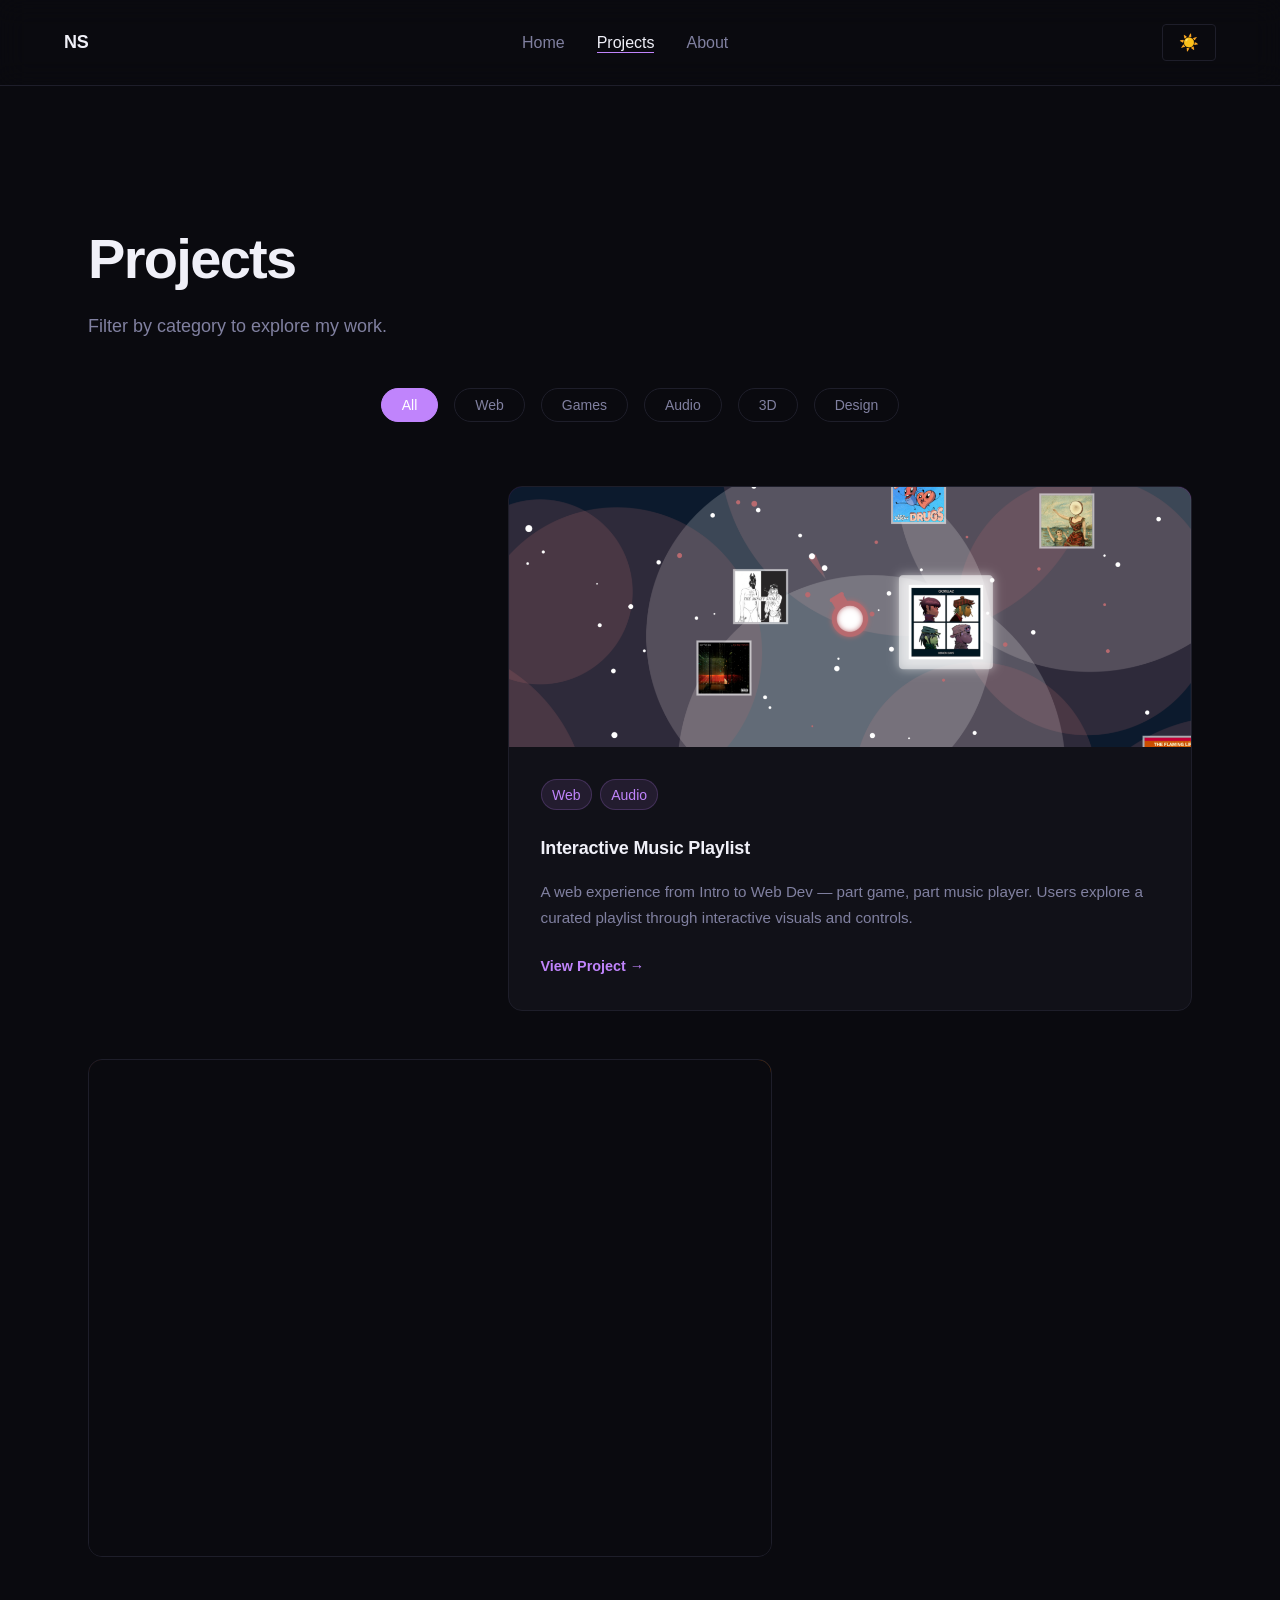
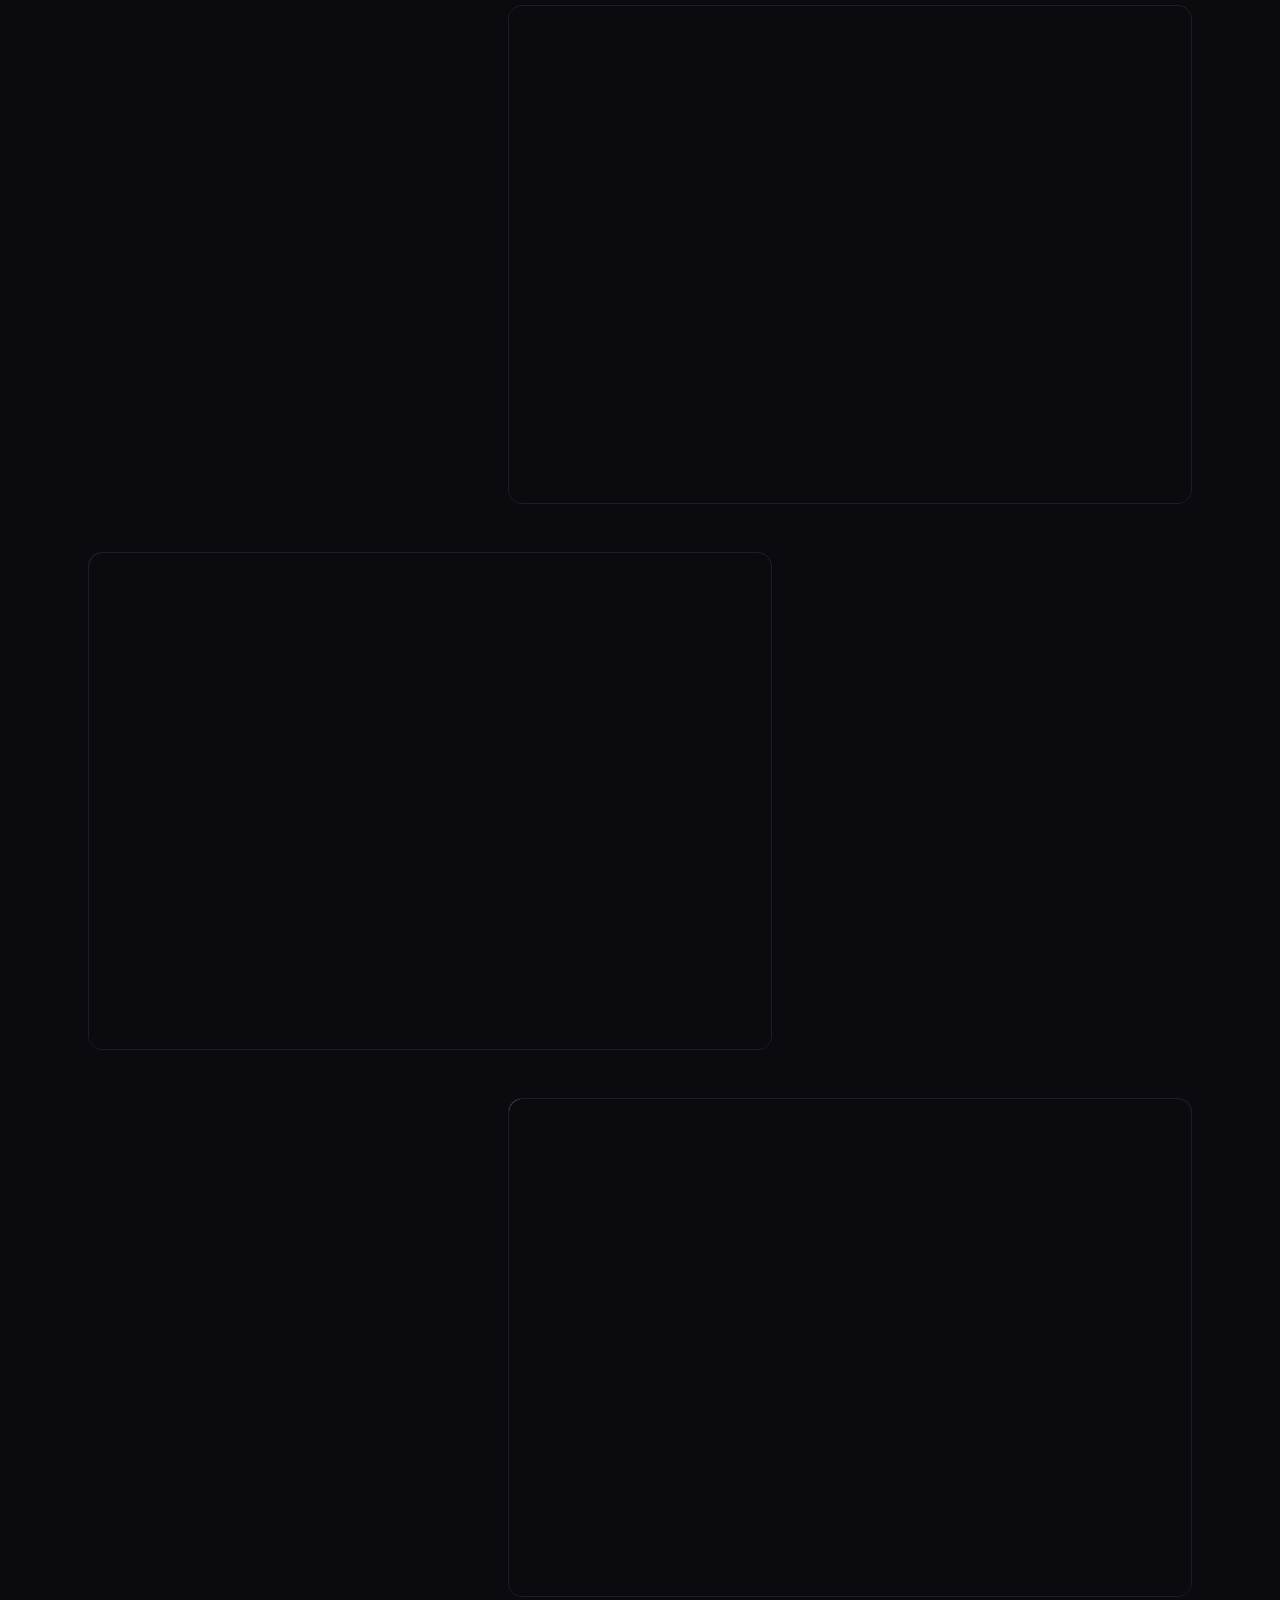
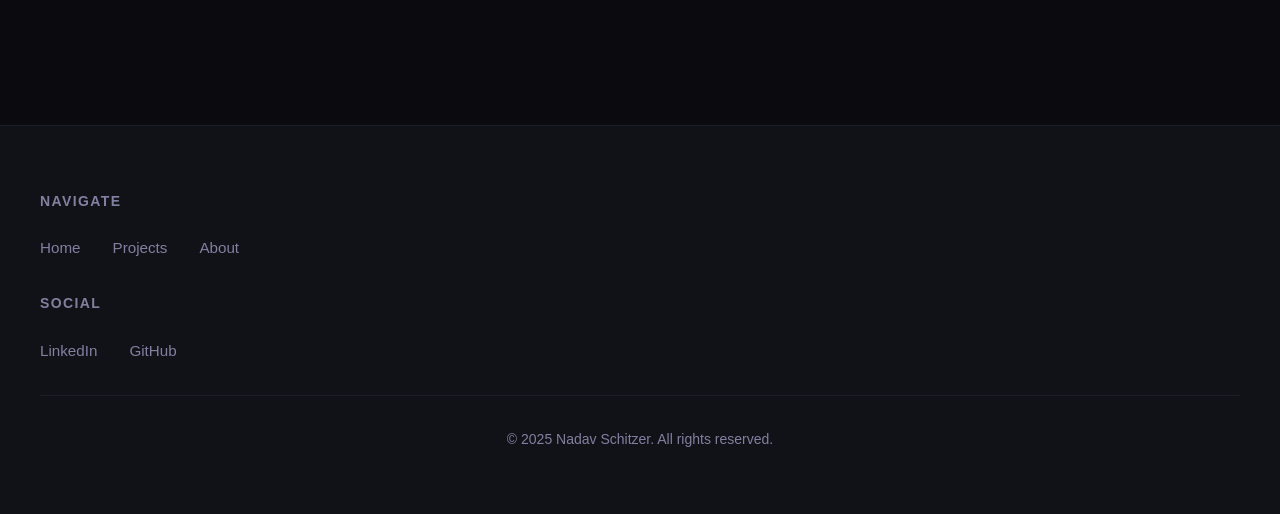
==== projects/index.html @ 40d70bcb "more" ====
<!DOCTYPE html>
<html lang="en">
<head>
  <meta charset="UTF-8">
  <meta name="viewport" content="width=device-width, initial-scale=1.0">
  <title>Projects | Nadav Schitzer</title>
  <link rel="stylesheet" href="../css/styles.css">
</head>
<body>
  <header>
    <div class="header-content">
      <a href="/" class="logo">NS</a>
      <nav>
        <ul>
          <li><a href="/">Home</a></li>
          <li><a href="/projects/" class="nav-active">Projects</a></li>
          <li><a href="/about/">About</a></li>
        </ul>
      </nav>
      <div style="display: flex; gap: 1rem; align-items: center;">
        <button class="theme-toggle">☀️</button>
        <button class="nav-toggle">☰</button>
      </div>
    </div>
  </header>

  <main class="container">
    <section>

      <div class="projects-page-header">
        <h1>Projects</h1>
        <p class="section-subtitle" style="text-align:left; margin-top: 0.5rem;">Filter by category to explore my work.</p>
      </div>

      <div class="filter-buttons">
        <button class="filter-btn active" data-filter="all">All</button>
        <button class="filter-btn" data-filter="web">Web</button>
        <button class="filter-btn" data-filter="games">Games</button>
        <button class="filter-btn" data-filter="audio">Audio</button>
        <button class="filter-btn" data-filter="3d">3D</button>
        <button class="filter-btn" data-filter="design">Design</button>
      </div>

      <!-- Bento-style projects grid -->
      <div class="bento-projects">

        <!-- Music Playlist – wide featured -->
        <div class="project-card bento-wide" data-tags="web audio">
          <div class="bento-projects-image" style="background: linear-gradient(135deg, #2d0a4e, #6d28d9, #be185d)">
            <img class="card-preview-img" src="music-playlist/preview.png" alt="Interactive Music Playlist preview">
          </div>
          <div class="project-card-content">
            <div class="project-tags">
              <span class="tag">Web</span>
              <span class="tag">Audio</span>
            </div>
            <h3>Interactive Music Playlist</h3>
            <p>A web experience from Intro to Web Dev — part game, part music player. Users explore a curated playlist through interactive visuals and controls.</p>
            <a href="/projects/music-playlist/" class="project-link">View Project →</a>
          </div>
        </div>

        <!-- Guitar 3D -->
        <div class="project-card" data-tags="3d">
          <div class="bento-projects-image" style="background: linear-gradient(135deg, #3b1a08, #92400e, #d97706)">
            <video
              src="guitar-3d/guitar.mov"
              autoplay loop muted playsinline
              class="card-preview-img"
              style="opacity:1; object-fit:cover;"
            ></video>
          </div>
          <div class="project-card-content">
            <div class="project-tags"><span class="tag">3D</span></div>
            <h3>Guitar 3D Model</h3>
            <p>A detailed 3D guitar model — modeled and rendered from scratch.</p>
            <a href="/projects/guitar-3d/" class="project-link">View Project →</a>
          </div>
        </div>

        <!-- Rhythm Game -->
        <div class="project-card" data-tags="games audio">
          <div class="bento-projects-image" style="background: linear-gradient(135deg, #7c1d0a, #c2410c, #d97706)">
            <img class="card-preview-img" src="rhythm-game/preview.png" alt="Rhythm Game preview">
          </div>
          <div class="project-card-content">
            <div class="project-tags">
              <span class="tag">Games</span>
              <span class="tag">Audio</span>
            </div>
            <h3>Rhythm Game</h3>
            <p>A rhythm game built for Creative Coding class using p5.js.</p>
            <a href="/projects/rhythm-game/" class="project-link">View Project →</a>
          </div>
        </div>

        <!-- itch.io game – wide featured -->
        <div class="project-card bento-wide" data-tags="games">
          <div class="bento-projects-image" style="background: linear-gradient(135deg, #0c2a4a, #1e5f8a, #0f766e)">
            <img class="card-preview-img" src="gamemaker-game/preview.png" alt="Grappco preview">
          </div>
          <div class="project-card-content">
            <div class="project-tags"><span class="tag">Games</span></div>
            <h3>Grappco</h3>
            <p>A game built in GameMaker and published to itch.io. Playable in the browser.</p>
            <a href="/projects/gamemaker-game/" class="project-link">View Project →</a>
          </div>
        </div>

        <!-- RPS UI -->
        <div class="project-card" data-tags="design">
          <div class="bento-projects-image" style="background: linear-gradient(135deg, #0f172a, #1e3a5f, #2563eb)">
            <img class="card-preview-img" src="" alt="Rock Paper Scissors UI preview">
          </div>
          <div class="project-card-content">
            <div class="project-tags"><span class="tag">Design</span></div>
            <h3>Rock Paper Scissors UI</h3>
            <p>A UI design for a Rock Paper Scissors game, created in Adobe XD.</p>
            <a href="/projects/rps-ui/" class="project-link">View Design →</a>
          </div>
        </div>

      </div>
    </section>
  </main>

  <footer>
    <div class="footer-content">
      <div class="footer-section">
        <h3>Navigate</h3>
        <div class="footer-links">
          <a href="/">Home</a>
          <a href="/projects/">Projects</a>
          <a href="/about/">About</a>
        </div>
      </div>
      <div class="footer-section">
        <h3>Social</h3>
        <div class="footer-links">
          <a href="#">LinkedIn</a>
          <a href="#">GitHub</a>
        </div>
      </div>
      <div class="footer-bottom">
        <p>&copy; 2025 Nadav Schitzer. All rights reserved.</p>
      </div>
    </div>
  </footer>

  <script src="../js/main.js"></script>
  <script src="../js/projects.js"></script>
</body>
</html>
---- css/styles.css ----
/* ===== Design Tokens – Dark by default ===== */
:root {
  --color-bg: #0a0a0f;
  --color-bg-secondary: #111118;
  --color-text: #f0f0f8;
  --color-text-secondary: #8080a0;
  --color-accent: #c084fc;
  --color-accent-hover: #a855f7;
  --color-border: #1e1e2a;

  --spacing-xs: 0.5rem;
  --spacing-sm: 1rem;
  --spacing-md: 1.5rem;
  --spacing-lg: 2rem;
  --spacing-xl: 3rem;
  --spacing-2xl: 4rem;

  --font-family-sans: -apple-system, BlinkMacSystemFont, 'Segoe UI', Roboto, Oxygen, Ubuntu, Cantarell, sans-serif;
  --font-size-sm: 0.875rem;
  --font-size-base: 1rem;
  --font-size-lg: 1.125rem;
  --font-size-xl: 1.5rem;
  --font-size-2xl: 2rem;
  --font-size-3xl: 2.5rem;

  --transition-fast: 150ms ease-in-out;
  --transition-base: 300ms ease-in-out;
  --transition-slow: 500ms cubic-bezier(0.25, 0.46, 0.45, 0.94);

  --radius-sm: 4px;
  --radius-md: 8px;
  --radius-lg: 14px;
}

/* Light mode override */
body.light-mode {
  --color-bg: #fafafa;
  --color-bg-secondary: #f2f2f5;
  --color-text: #1a1a1a;
  --color-text-secondary: #555568;
  --color-border: #e0e0ea;
}

* {
  margin: 0;
  padding: 0;
  box-sizing: border-box;
}

html {
  scroll-behavior: smooth;
}

body {
  font-family: var(--font-family-sans);
  color: var(--color-text);
  background-color: var(--color-bg);
  line-height: 1.6;
  transition: background-color var(--transition-base), color var(--transition-base);
  overflow-x: hidden;
}

a {
  color: var(--color-accent);
  text-decoration: none;
  transition: color var(--transition-fast);
}

a:hover {
  color: var(--color-accent-hover);
}

a:focus {
  outline: 2px solid var(--color-accent);
  outline-offset: 2px;
}

button {
  font-family: var(--font-family-sans);
  cursor: pointer;
  transition: all var(--transition-fast);
}

button:focus {
  outline: 2px solid var(--color-accent);
  outline-offset: 2px;
}

@media (prefers-reduced-motion: reduce) {
  html { scroll-behavior: auto; }
  * {
    animation-duration: 0.01ms !important;
    animation-iteration-count: 1 !important;
    transition-duration: 0.01ms !important;
  }
}

/* ===== Scroll Progress Bar ===== */

#scroll-progress {
  position: fixed;
  top: 0;
  left: 0;
  height: 2px;
  width: 0%;
  background: linear-gradient(90deg, var(--color-accent), var(--color-accent-hover));
  z-index: 9999;
  pointer-events: none;
}

/* ===== Header & Navigation ===== */

header {
  position: sticky;
  top: 0;
  z-index: 1000;
  background-color: rgba(10, 10, 15, 0.8);
  backdrop-filter: blur(14px);
  -webkit-backdrop-filter: blur(14px);
  border-bottom: 1px solid var(--color-border);
  transition: box-shadow var(--transition-base), border-color var(--transition-base);
}

body.light-mode header {
  background-color: rgba(250, 250, 250, 0.85);
}

header.shrink {
  box-shadow: 0 1px 0 var(--color-border), 0 8px 32px rgba(0, 0, 0, 0.3);
}

.header-content {
  max-width: 1200px;
  margin: 0 auto;
  padding: var(--spacing-md);
  display: flex;
  justify-content: space-between;
  align-items: center;
}

.logo {
  font-size: var(--font-size-lg);
  font-weight: 700;
  color: var(--color-text);
  letter-spacing: -0.02em;
  transition: color var(--transition-fast);
}

.logo:hover {
  color: var(--color-accent);
}

nav ul {
  display: flex;
  list-style: none;
  gap: var(--spacing-lg);
}

nav a {
  color: var(--color-text-secondary);
  font-size: var(--font-size-base);
  position: relative;
  font-weight: 500;
  transition: color var(--transition-fast);
}

nav a:hover {
  color: var(--color-text);
}

nav a::after {
  content: '';
  position: absolute;
  bottom: -2px;
  left: 0;
  width: 0;
  height: 1px;
  background-color: var(--color-accent);
  transition: width var(--transition-fast);
}

nav a:hover::after {
  width: 100%;
}

.nav-toggle {
  display: none;
  background: none;
  border: none;
  color: var(--color-text);
  font-size: var(--font-size-lg);
}

.theme-toggle {
  background: none;
  border: 1px solid var(--color-border);
  color: var(--color-text);
  padding: var(--spacing-xs) var(--spacing-sm);
  border-radius: var(--radius-sm);
  cursor: pointer;
  font-size: var(--font-size-base);
  transition: border-color var(--transition-fast), background-color var(--transition-fast);
}

.theme-toggle:hover {
  border-color: var(--color-accent);
  background-color: var(--color-bg-secondary);
}

/* Mobile Navigation */
@media (max-width: 768px) {
  .nav-toggle { display: block; }

  nav {
    position: absolute;
    top: 100%;
    left: 0;
    right: 0;
    background-color: var(--color-bg);
    border-bottom: 1px solid var(--color-border);
    max-height: 0;
    overflow: hidden;
    transition: max-height var(--transition-base);
  }

  nav.active { max-height: 300px; }
  nav ul { flex-direction: column; gap: var(--spacing-md); padding: var(--spacing-lg) var(--spacing-md); }
  nav a::after { display: none; }
  nav a { color: var(--color-accent); }
}

/* ===== Container & Layout ===== */

.container {
  max-width: 1200px;
  margin: 0 auto;
  padding: 0 var(--spacing-md);
}

/* ===== Hero Section ===== */

.hero {
  padding: 8rem var(--spacing-md) 6rem;
  text-align: center;
  position: relative;
  overflow: hidden;
  will-change: opacity, transform;
}

/* Purple halo — no more blue blob */
.hero::before {
  content: '';
  position: absolute;
  top: -10%;
  left: 50%;
  transform: translateX(-50%);
  width: 75%;
  height: 65%;
  background: radial-gradient(ellipse at center, rgba(192, 132, 252, 0.12) 0%, transparent 70%);
  pointer-events: none;
  z-index: 0;
}

.hero > * {
  position: relative;
  z-index: 1;
}

.hero h1 {
  font-size: clamp(2.5rem, 6vw, 4.5rem);
  margin-bottom: var(--spacing-sm);
  font-weight: 800;
  letter-spacing: -0.03em;
  line-height: 1.1;
  /* Gradient text */
  background: linear-gradient(140deg, var(--color-text) 30%, var(--color-accent) 100%);
  -webkit-background-clip: text;
  -webkit-text-fill-color: transparent;
  background-clip: text;
  animation: heroFadeUp 0.9s cubic-bezier(0.25, 0.46, 0.45, 0.94) both;
}

.hero .tagline {
  font-size: var(--font-size-lg);
  color: var(--color-text-secondary);
  margin-bottom: var(--spacing-lg);
  animation: heroFadeUp 0.9s cubic-bezier(0.25, 0.46, 0.45, 0.94) 0.15s both;
}

.hero-buttons {
  display: flex;
  gap: var(--spacing-md);
  justify-content: center;
  flex-wrap: wrap;
  animation: heroFadeUp 0.9s cubic-bezier(0.25, 0.46, 0.45, 0.94) 0.3s both;
}

/* ===== Buttons ===== */

.btn {
  padding: 0.75rem 1.75rem;
  border-radius: 100px;
  font-size: var(--font-size-base);
  font-weight: 600;
  border: none;
  transition: all var(--transition-fast);
  text-align: center;
  display: inline-block;
  letter-spacing: 0.01em;
}

.btn-primary {
  background-color: var(--color-accent);
  color: #fff;
  box-shadow: 0 0 20px rgba(192, 132, 252, 0.25);
}

.btn-primary:hover {
  background-color: var(--color-accent-hover);
  color: #fff;
  transform: translateY(-2px);
  box-shadow: 0 6px 28px rgba(192, 132, 252, 0.4);
}

.btn-secondary {
  background-color: transparent;
  color: var(--color-text);
  border: 1px solid var(--color-border);
}

.btn-secondary:hover {
  border-color: var(--color-accent);
  color: var(--color-accent);
  transform: translateY(-2px);
}

/* ===== Section ===== */

section {
  padding: var(--spacing-2xl) var(--spacing-md);
}

section h2 {
  font-size: var(--font-size-2xl);
  margin-bottom: var(--spacing-lg);
  text-align: center;
  font-weight: 700;
  letter-spacing: -0.02em;
}

/* ===== Project Grid ===== */

.projects-grid {
  display: grid;
  grid-template-columns: repeat(auto-fill, minmax(300px, 1fr));
  gap: var(--spacing-lg);
  margin-bottom: var(--spacing-lg);
}

.project-card {
  background-color: var(--color-bg-secondary);
  border: 1px solid var(--color-border);
  border-radius: var(--radius-lg);
  overflow: hidden;
  transition: transform var(--transition-slow), border-color var(--transition-base), box-shadow var(--transition-base);
  display: flex;
  flex-direction: column;
}

.project-card:hover {
  transform: translateY(-6px);
  border-color: rgba(192, 132, 252, 0.35);
  box-shadow: 0 20px 50px rgba(0, 0, 0, 0.5), 0 0 0 1px rgba(192, 132, 252, 0.12);
}

.project-card-image {
  width: 100%;
  height: 200px;
  background: linear-gradient(135deg, #1a0a2e, #0d0d1e);
  display: flex;
  align-items: center;
  justify-content: center;
  color: var(--color-text-secondary);
  font-size: var(--font-size-sm);
  overflow: hidden;
  position: relative;
}

/* Subtle sheen on card image area */
.project-card-image::after {
  content: '';
  position: absolute;
  inset: 0;
  background: linear-gradient(135deg, rgba(192, 132, 252, 0.12) 0%, transparent 60%);
  pointer-events: none;
  z-index: 1;
}

/* Screenshot preview — always visible, above gradient overlays */
.card-preview-img {
  position: absolute;
  inset: 0;
  width: 100%;
  height: 100%;
  object-fit: cover;
  opacity: 1;
  z-index: 2;
}

.project-card-content {
  padding: var(--spacing-lg);
  flex-grow: 1;
  display: flex;
  flex-direction: column;
}

.project-card h3 {
  font-size: var(--font-size-lg);
  margin-bottom: var(--spacing-sm);
  font-weight: 600;
  letter-spacing: -0.01em;
}

.project-card p {
  color: var(--color-text-secondary);
  margin-bottom: var(--spacing-md);
  flex-grow: 1;
  font-size: 0.95rem;
  line-height: 1.7;
}

.project-tags {
  display: flex;
  flex-wrap: wrap;
  gap: var(--spacing-xs);
  margin-bottom: var(--spacing-md);
}

.tag {
  background-color: rgba(192, 132, 252, 0.1);
  color: var(--color-accent);
  padding: 0.2rem 0.65rem;
  border-radius: 20px;
  font-size: var(--font-size-sm);
  border: 1px solid rgba(192, 132, 252, 0.2);
  font-weight: 500;
}

.project-link {
  color: var(--color-accent);
  font-weight: 600;
  align-self: flex-start;
  font-size: 0.9rem;
}

.project-link:hover {
  color: var(--color-accent-hover);
}

/* ===== Filter Buttons ===== */

.filter-buttons {
  display: flex;
  gap: var(--spacing-sm);
  justify-content: center;
  flex-wrap: wrap;
  margin-bottom: var(--spacing-2xl);
}

.filter-btn {
  padding: 0.5rem 1.25rem;
  border: 1px solid var(--color-border);
  background-color: transparent;
  color: var(--color-text-secondary);
  border-radius: 100px;
  font-weight: 500;
  font-size: var(--font-size-sm);
  transition: all var(--transition-fast);
}

.filter-btn.active {
  background-color: var(--color-accent);
  color: #fff;
  border-color: var(--color-accent);
}

.filter-btn:hover:not(.active) {
  border-color: var(--color-accent);
  color: var(--color-accent);
}

/* ===== Skills Section ===== */

.skills-container {
  display: flex;
  flex-wrap: wrap;
  gap: var(--spacing-sm);
  justify-content: center;
}

.skill {
  background-color: var(--color-bg-secondary);
  border: 1px solid var(--color-border);
  padding: 0.6rem 1.25rem;
  border-radius: 100px;
  font-size: var(--font-size-base);
  transition: all var(--transition-fast);
  color: var(--color-text-secondary);
}

.skill:hover {
  border-color: var(--color-accent);
  color: var(--color-accent);
  background-color: rgba(192, 132, 252, 0.06);
}

/* ===== About Section ===== */

.about-content {
  max-width: 800px;
  margin: 0 auto;
  line-height: 1.8;
}

.about-content p {
  margin-bottom: var(--spacing-lg);
  color: var(--color-text-secondary);
}

/* ===== Project Detail Page ===== */

.project-detail {
  max-width: 1000px;
  margin: 0 auto;
}

.project-header {
  margin-bottom: var(--spacing-2xl);
  padding-top: var(--spacing-lg);
}

.project-header h1 {
  font-size: var(--font-size-3xl);
  margin-bottom: var(--spacing-md);
  font-weight: 800;
  letter-spacing: -0.03em;
}

.project-meta {
  display: flex;
  gap: var(--spacing-lg);
  flex-wrap: wrap;
  margin-bottom: var(--spacing-lg);
}

.project-meta-item {
  display: flex;
  flex-direction: column;
}

.project-meta-label {
  color: var(--color-accent);
  font-size: var(--font-size-sm);
  margin-bottom: 0.25rem;
  font-weight: 600;
  text-transform: uppercase;
  letter-spacing: 0.06em;
}

.project-demo {
  width: 100%;
  height: 400px;
  background: linear-gradient(135deg, #1a0a2e, #0a0a1e);
  border-radius: var(--radius-lg);
  display: flex;
  align-items: center;
  justify-content: center;
  color: var(--color-text-secondary);
  font-size: var(--font-size-base);
  margin: var(--spacing-2xl) 0;
  border: 1px solid var(--color-border);
  position: relative;
  overflow: hidden;
}

/* Top shimmer line on demo area */
.project-demo::before {
  content: '';
  position: absolute;
  top: 0; left: 0; right: 0;
  height: 1px;
  background: linear-gradient(90deg, transparent, rgba(192, 132, 252, 0.5), transparent);
}

.project-section {
  margin-bottom: var(--spacing-2xl);
}

.project-section h2 {
  font-size: var(--font-size-xl);
  margin-bottom: var(--spacing-md);
  text-align: left;
  font-weight: 700;
  letter-spacing: -0.02em;
}

.project-section p {
  color: var(--color-text-secondary);
  line-height: 1.8;
}

/* ===== Footer ===== */

footer {
  background-color: var(--color-bg-secondary);
  border-top: 1px solid var(--color-border);
  padding: var(--spacing-2xl) var(--spacing-md);
  margin-top: var(--spacing-2xl);
}

.footer-content {
  max-width: 1200px;
  margin: 0 auto;
}

.footer-section {
  margin-bottom: var(--spacing-lg);
}

.footer-section h3 {
  margin-bottom: var(--spacing-md);
  font-weight: 600;
  color: var(--color-text-secondary);
  text-transform: uppercase;
  letter-spacing: 0.1em;
  font-size: var(--font-size-sm);
}

.footer-links {
  display: flex;
  gap: var(--spacing-lg);
  flex-wrap: wrap;
}

.footer-links a {
  color: var(--color-text-secondary);
  transition: color var(--transition-fast);
  font-size: 0.95rem;
}

.footer-links a:hover {
  color: var(--color-accent);
}

.footer-bottom {
  border-top: 1px solid var(--color-border);
  padding-top: var(--spacing-lg);
  text-align: center;
  color: var(--color-text-secondary);
  font-size: var(--font-size-sm);
}

/* ===== Scroll-driven Animations ===== */

/* Reveal from below (default — used for sections) */
.reveal {
  opacity: 0;
  transform: translateY(40px);
  transition:
    opacity 0.6s cubic-bezier(0.25, 0.46, 0.45, 0.94),
    transform 0.6s cubic-bezier(0.25, 0.46, 0.45, 0.94);
  will-change: opacity, transform;
}

/* Zipper left — slides in from the left */
.reveal-left {
  opacity: 0;
  transform: translateX(-140px);
  transition:
    opacity 0.55s cubic-bezier(0.16, 1, 0.3, 1),
    transform 0.55s cubic-bezier(0.16, 1, 0.3, 1);
  will-change: opacity, transform;
}

/* Zipper right — slides in from the right */
.reveal-right {
  opacity: 0;
  transform: translateX(140px);
  transition:
    opacity 0.55s cubic-bezier(0.16, 1, 0.3, 1),
    transform 0.55s cubic-bezier(0.16, 1, 0.3, 1);
  will-change: opacity, transform;
}

.reveal.visible,
.reveal-left.visible,
.reveal-right.visible {
  opacity: 1;
  transform: translate(0, 0);
}

/* Hero entrance */
@keyframes heroFadeUp {
  from {
    opacity: 0;
    transform: translateY(28px) scale(0.97);
  }
  to {
    opacity: 1;
    transform: translateY(0) scale(1);
  }
}

@media (prefers-reduced-motion: reduce) {
  header.shrink,
  .reveal, .reveal-left, .reveal-right,
  .hero h1, .hero .tagline, .hero .hero-buttons {
    transition: none !important;
    animation: none !important;
    transform: none !important;
    opacity: 1 !important;
  }
  #scroll-progress { display: none; }
}

/* ===== Section Headers ===== */

.section-header {
  text-align: center;
  margin-bottom: var(--spacing-2xl);
}

.section-subtitle {
  color: var(--color-text-secondary);
  margin-top: 0.5rem;
  font-size: var(--font-size-lg);
}

.section-cta {
  text-align: center;
  margin-top: var(--spacing-2xl);
}

/* ===== Hero Additions ===== */

.hero-eyebrow {
  font-size: var(--font-size-sm);
  color: var(--color-accent);
  letter-spacing: 0.12em;
  text-transform: uppercase;
  font-weight: 600;
  margin-bottom: var(--spacing-sm);
  animation: heroFadeUp 0.9s cubic-bezier(0.25, 0.46, 0.45, 0.94) both;
}

/* Animated scroll indicator */
.scroll-cue {
  display: flex;
  justify-content: center;
  margin-top: 3.5rem;
  transition: opacity var(--transition-base);
}

.scroll-cue.hidden {
  opacity: 0;
  pointer-events: none;
}

.scroll-cue span {
  display: block;
  width: 1px;
  height: 56px;
  background: linear-gradient(to bottom, var(--color-accent), transparent);
  animation: scrollCuePulse 2s ease-in-out infinite;
}

@keyframes scrollCuePulse {
  0%, 100% { opacity: 0.25; transform: scaleY(0.7); }
  50%       { opacity: 1;    transform: scaleY(1); }
}

/* ===== Bento Grid (Homepage Featured Work) — zigzag vertical stack ===== */

.bento-grid {
  display: flex;
  flex-direction: column;
  gap: var(--spacing-xl);
}

/* Each card is narrower; JS adds .card-left or .card-right */
.bento-card {
  display: flex;
  flex-direction: column;
  overflow: hidden;
  width: 62%;
  position: relative; /* needed for zipper panels */
  opacity: 0;
  transition: opacity 0.5s cubic-bezier(0.16, 1, 0.3, 1);
}

.bento-card.visible { opacity: 1; }

.card-right { margin-left: auto; margin-right: 0; }
.card-left  { margin-left: 0;    margin-right: auto; }

.bento-featured .bento-card-image {
  height: 340px;
}

.bento-card-image {
  width: 100%;
  height: 260px;
  background: linear-gradient(135deg, #1a0a2e, #0d0d1e);
  display: flex;
  align-items: center;
  justify-content: center;
  position: relative;
  overflow: hidden;
  flex-shrink: 0;
  transition: height 0.4s cubic-bezier(0.25, 0.46, 0.45, 0.94);
}

.project-card:hover .bento-card-image,
.bento-card:hover .bento-card-image {
  height: 320px;
}

.bento-featured:hover .bento-card-image {
  height: 400px;
}

.bento-card-image::after {
  content: '';
  position: absolute;
  inset: 0;
  background: linear-gradient(135deg, rgba(192, 132, 252, 0.12) 0%, transparent 60%);
  pointer-events: none;
}

.bento-card-image--sm { height: 200px; }

/* ── Zipper panels on homepage cards ── */
.bento-grid .bento-card::before,
.bento-grid .bento-card::after {
  content: '';
  position: absolute;
  top: 0; bottom: 0;
  width: 51%; /* slight overlap at center to avoid gap */
  background: var(--color-bg);
  z-index: 20;
  transition: transform 0.6s cubic-bezier(0.16, 1, 0.3, 1);
  pointer-events: none;
}
.bento-grid .bento-card::before { left: 0; }
.bento-grid .bento-card::after  { right: 0; }

.bento-grid .bento-card.visible::before { transform: translateX(-101%); }
.bento-grid .bento-card.visible::after  { transform: translateX(101%); }

.card-placeholder-label {
  color: var(--color-text-secondary);
  font-size: var(--font-size-sm);
  position: relative;
  z-index: 1;
}

/* ===== Bento Projects Grid (Projects Page) — zigzag vertical stack ===== */

.bento-projects {
  display: flex;
  flex-direction: column;
  gap: var(--spacing-xl);
}

.bento-wide {} /* no-op: wide variant not needed in stack layout */

/* Cards are narrower; JS adds .card-left / .card-right */
.bento-projects .project-card {
  width: 62%;
  position: relative; /* for zipper panels */
  opacity: 0;
  transition: opacity 0.5s cubic-bezier(0.16, 1, 0.3, 1);
}

.bento-projects .project-card.visible { opacity: 1; }

.bento-projects-image {
  width: 100%;
  height: 260px;
  background: linear-gradient(135deg, #1a0a2e, #0d0d1e);
  display: flex;
  align-items: center;
  justify-content: center;
  position: relative;
  overflow: hidden;
  flex-shrink: 0;
  transition: height 0.4s cubic-bezier(0.25, 0.46, 0.45, 0.94);
}

.project-card:hover .bento-projects-image {
  height: 340px;
}

.bento-projects-image::after {
  content: '';
  position: absolute;
  inset: 0;
  background: linear-gradient(135deg, rgba(192, 132, 252, 0.1) 0%, transparent 60%);
  pointer-events: none;
  z-index: 0;
}

/* ── Zipper panels on projects page cards ── */
.bento-projects .project-card::before,
.bento-projects .project-card::after {
  content: '';
  position: absolute;
  top: 0; bottom: 0;
  width: 51%;
  background: var(--color-bg);
  z-index: 20;
  transition: transform 0.6s cubic-bezier(0.16, 1, 0.3, 1);
  pointer-events: none;
}
.bento-projects .project-card::before { left: 0; }
.bento-projects .project-card::after  { right: 0; }

.bento-projects .project-card.visible::before { transform: translateX(-101%); }
.bento-projects .project-card.visible::after  { transform: translateX(101%); }

/* ===== Projects Page Header ===== */

.projects-page-header {
  padding-top: var(--spacing-2xl);
  margin-bottom: var(--spacing-xl);
}

.projects-page-header h1 {
  font-size: clamp(2rem, 5vw, 3.5rem);
  font-weight: 800;
  letter-spacing: -0.03em;
}

/* Active nav link (used on projects page) */
.nav-active {
  color: var(--color-text) !important;
}

.nav-active::after {
  width: 100% !important;
}

/* ===== Skills Groups ===== */

.skills-groups {
  display: flex;
  flex-direction: column;
  gap: var(--spacing-xl);
  max-width: 700px;
  margin: 0 auto;
}

.skills-group-label {
  font-size: var(--font-size-sm);
  text-transform: uppercase;
  letter-spacing: 0.1em;
  color: var(--color-text-secondary);
  margin-bottom: var(--spacing-sm);
  font-weight: 600;
}

/* ===== About Split Layout ===== */

.about-split {
  display: grid;
  grid-template-columns: 1fr auto;
  gap: var(--spacing-2xl);
  align-items: center;
  max-width: 900px;
  margin: 0 auto;
}

.about-text h2 {
  font-size: var(--font-size-2xl);
  font-weight: 700;
  letter-spacing: -0.02em;
  margin-bottom: var(--spacing-lg);
  text-align: left;
}

.about-text p {
  color: var(--color-text-secondary);
  line-height: 1.8;
  margin-bottom: var(--spacing-md);
}

.about-actions {
  display: flex;
  gap: var(--spacing-sm);
  margin-top: var(--spacing-lg);
  flex-wrap: wrap;
}

.photo-placeholder {
  width: 200px;
  height: 200px;
  border-radius: 50%;
  background: linear-gradient(135deg, #1a0a2e, #2a1040);
  border: 1px solid var(--color-border);
  display: flex;
  align-items: center;
  justify-content: center;
  color: var(--color-text-secondary);
  font-size: var(--font-size-sm);
  flex-shrink: 0;
}

/* ===== Contact Section ===== */

.contact-section {
  text-align: center;
  max-width: 600px !important;
}

.contact-section h2 {
  margin-bottom: var(--spacing-sm);
}

.contact-section .btn {
  margin-top: var(--spacing-lg);
  display: inline-block;
}

.social-links {
  display: flex;
  gap: var(--spacing-xl);
  justify-content: center;
  margin-top: var(--spacing-lg);
}

.social-links a {
  color: var(--color-text-secondary);
  font-size: var(--font-size-base);
  font-weight: 500;
  transition: color var(--transition-fast);
}

.social-links a:hover {
  color: var(--color-accent);
}

/* ===== Scrollspy active nav state ===== */

nav a.spy-active {
  color: var(--color-text);
}

nav a.spy-active::after {
  width: 100%;
}

/* ===== Responsive ===== */

@media (max-width: 768px) {
  :root {
    --font-size-3xl: 1.875rem;
    --font-size-2xl: 1.5rem;
    --spacing-2xl: 2rem;
    --spacing-xl: 1.5rem;
  }

  .hero {
    padding: 5rem var(--spacing-md) 3rem;
  }

  .hero-buttons {
    gap: var(--spacing-sm);
  }

  .btn {
    padding: 0.65rem 1.25rem;
    font-size: var(--font-size-sm);
  }

  .projects-grid {
    grid-template-columns: 1fr;
  }

  .project-demo {
    height: 250px;
  }

  .footer-links {
    flex-direction: column;
    gap: var(--spacing-md);
  }

  /* Full width on mobile — zigzag doesn't work at small sizes */
  .bento-card,
  .bento-projects .project-card { width: 100% !important; }
  .card-left, .card-right { margin: 0; }

  /* Tighter image heights on mobile */
  .bento-featured .bento-card-image { height: 240px; }
  .bento-card-image { height: 200px; }
  .bento-projects-image { height: 200px; }

  /* Reveal classes: reduce travel distance on narrow screens */
  .reveal-left  { transform: translateX(-50px); }
  .reveal-right { transform: translateX(50px); }

  /* About split stacks vertically */
  .about-split {
    grid-template-columns: 1fr;
    text-align: center;
    gap: var(--spacing-xl);
  }

  .about-text h2 {
    text-align: center;
  }

  .about-actions {
    justify-content: center;
  }

  .photo-placeholder {
    margin: 0 auto;
  }

  .about-text p {
    text-align: left;
  }
}
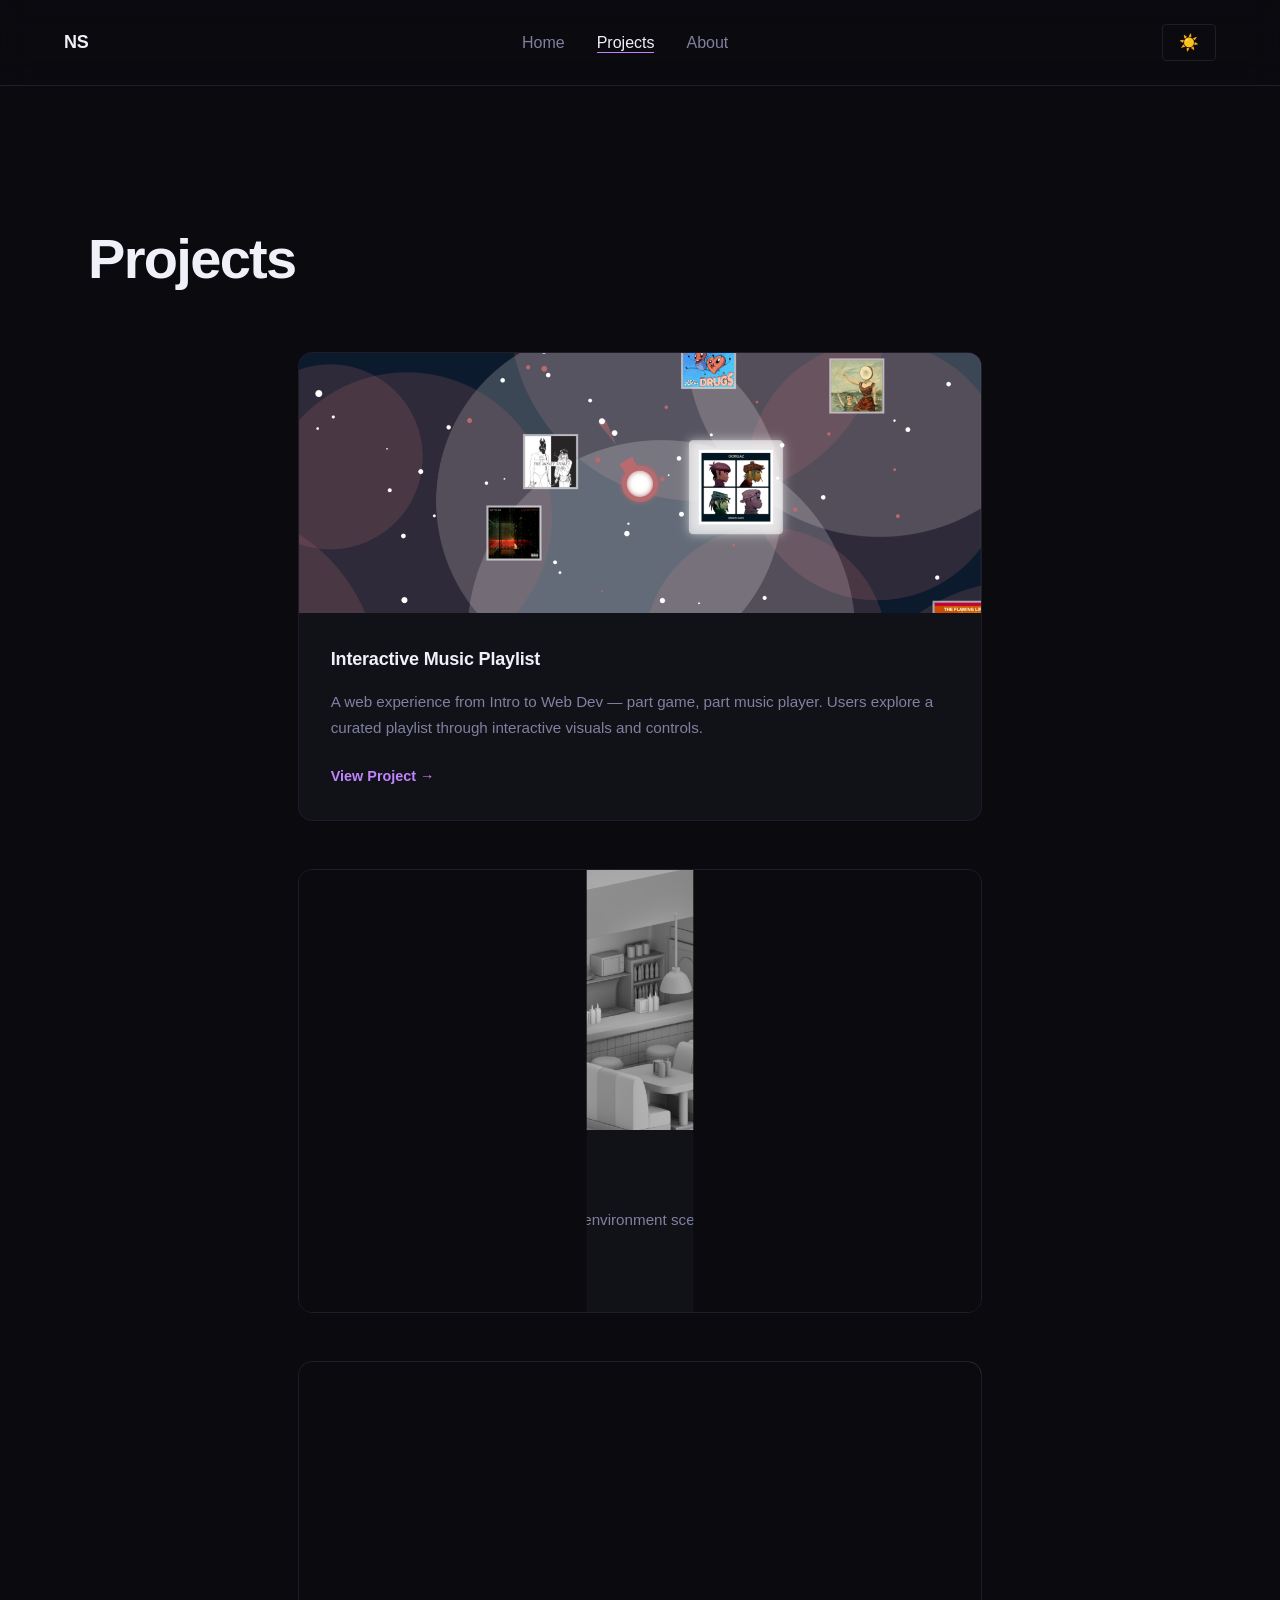
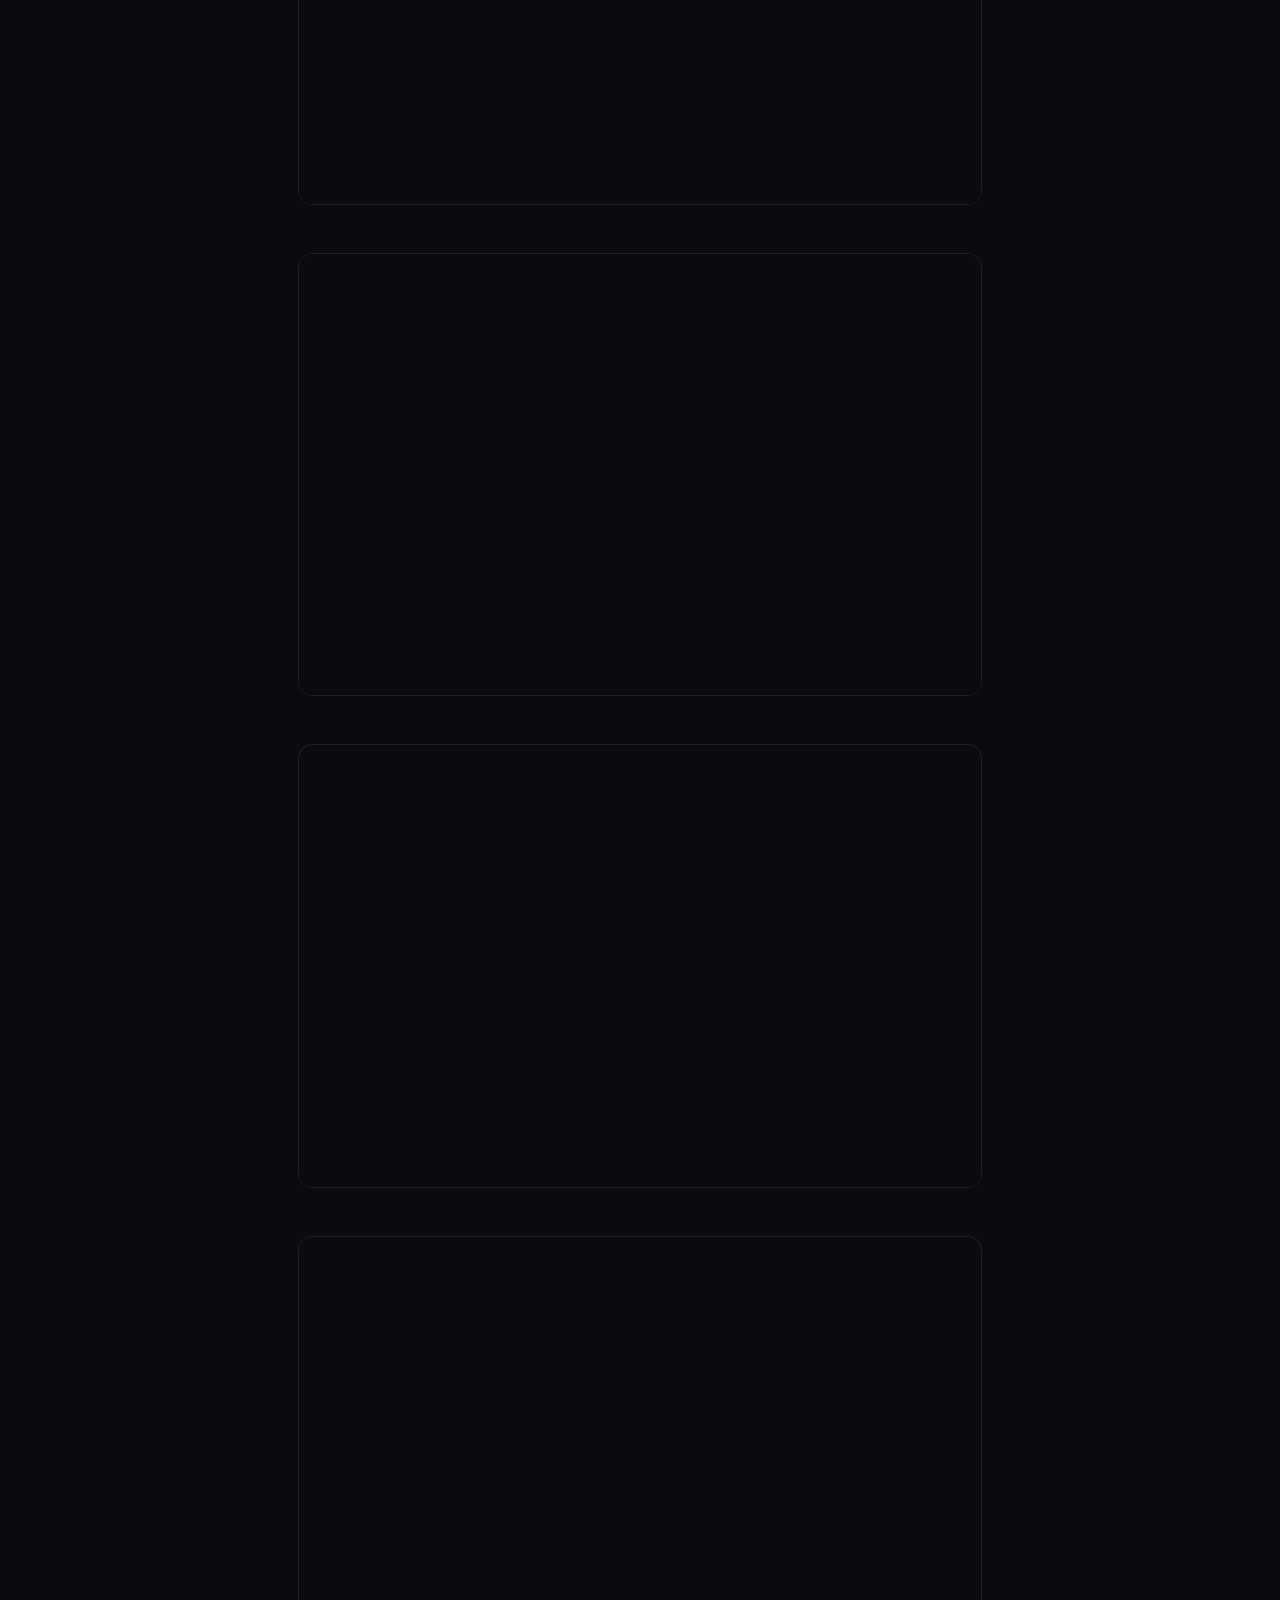
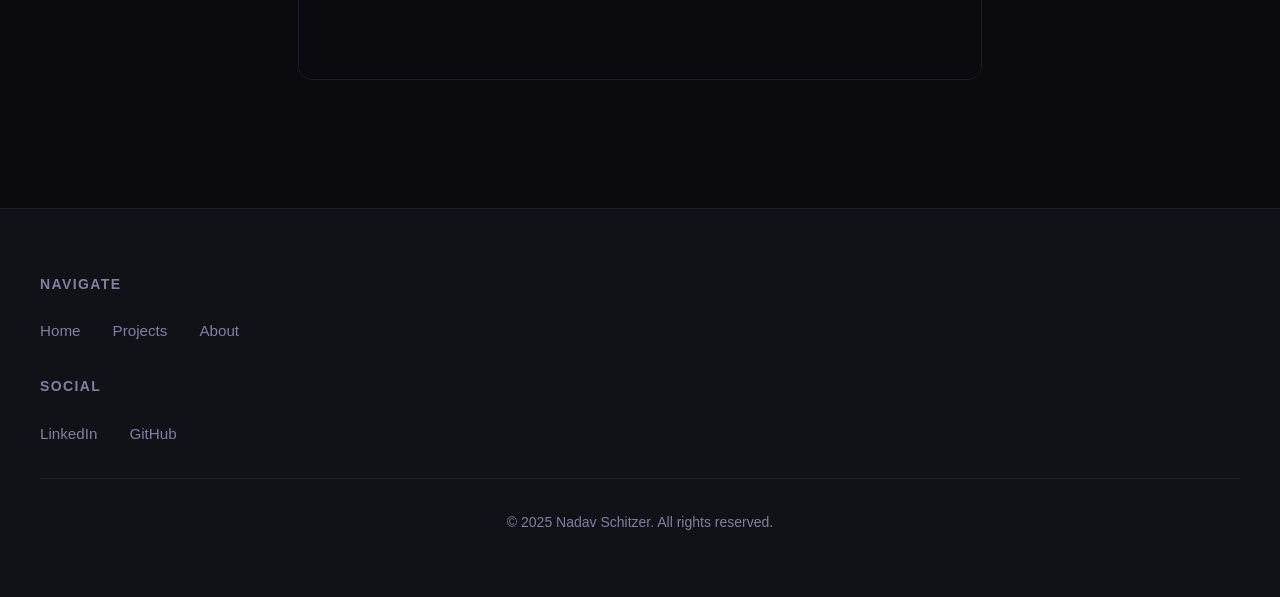
==== commit dd410868: "projects added" ====
--- a/projects/index.html
+++ b/projects/index.html
@@ -29,39 +29,37 @@
 
       <div class="projects-page-header">
         <h1>Projects</h1>
-        <p class="section-subtitle" style="text-align:left; margin-top: 0.5rem;">Filter by category to explore my work.</p>
-      </div>
-
-      <div class="filter-buttons">
-        <button class="filter-btn active" data-filter="all">All</button>
-        <button class="filter-btn" data-filter="web">Web</button>
-        <button class="filter-btn" data-filter="games">Games</button>
-        <button class="filter-btn" data-filter="audio">Audio</button>
-        <button class="filter-btn" data-filter="3d">3D</button>
-        <button class="filter-btn" data-filter="design">Design</button>
       </div>
 
       <!-- Bento-style projects grid -->
       <div class="bento-projects">
 
-        <!-- Music Playlist – wide featured -->
-        <div class="project-card bento-wide" data-tags="web audio">
+        <!-- Music Playlist -->
+        <div class="project-card bento-wide">
           <div class="bento-projects-image" style="background: linear-gradient(135deg, #2d0a4e, #6d28d9, #be185d)">
             <img class="card-preview-img" src="music-playlist/preview.png" alt="Interactive Music Playlist preview">
           </div>
           <div class="project-card-content">
-            <div class="project-tags">
-              <span class="tag">Web</span>
-              <span class="tag">Audio</span>
-            </div>
             <h3>Interactive Music Playlist</h3>
             <p>A web experience from Intro to Web Dev — part game, part music player. Users explore a curated playlist through interactive visuals and controls.</p>
             <a href="/projects/music-playlist/" class="project-link">View Project →</a>
           </div>
         </div>
 
+        <!-- 3D Room -->
+        <div class="project-card">
+          <div class="bento-projects-image" style="background: linear-gradient(135deg, #0d1117, #1e2a3a, #2d3a4a)">
+            <img class="card-preview-img" src="room-3d/preview.jpg" alt="3D Room render preview">
+          </div>
+          <div class="project-card-content">
+            <h3>3D Room</h3>
+            <p>A fully modeled and rendered interior environment scene.</p>
+            <a href="/projects/room-3d/" class="project-link">View Project →</a>
+          </div>
+        </div>
+
         <!-- Guitar 3D -->
-        <div class="project-card" data-tags="3d">
+        <div class="project-card">
           <div class="bento-projects-image" style="background: linear-gradient(135deg, #3b1a08, #92400e, #d97706)">
             <video
               src="guitar-3d/guitar.mov"
@@ -71,7 +69,6 @@
             ></video>
           </div>
           <div class="project-card-content">
-            <div class="project-tags"><span class="tag">3D</span></div>
             <h3>Guitar 3D Model</h3>
             <p>A detailed 3D guitar model — modeled and rendered from scratch.</p>
             <a href="/projects/guitar-3d/" class="project-link">View Project →</a>
@@ -79,15 +76,11 @@
         </div>
 
         <!-- Rhythm Game -->
-        <div class="project-card" data-tags="games audio">
+        <div class="project-card">
           <div class="bento-projects-image" style="background: linear-gradient(135deg, #7c1d0a, #c2410c, #d97706)">
             <img class="card-preview-img" src="rhythm-game/preview.png" alt="Rhythm Game preview">
           </div>
           <div class="project-card-content">
-            <div class="project-tags">
-              <span class="tag">Games</span>
-              <span class="tag">Audio</span>
-            </div>
             <h3>Rhythm Game</h3>
             <p>A rhythm game built for Creative Coding class using p5.js.</p>
             <a href="/projects/rhythm-game/" class="project-link">View Project →</a>
@@ -95,12 +88,11 @@
         </div>
 
         <!-- itch.io game – wide featured -->
-        <div class="project-card bento-wide" data-tags="games">
+        <div class="project-card bento-wide">
           <div class="bento-projects-image" style="background: linear-gradient(135deg, #0c2a4a, #1e5f8a, #0f766e)">
             <img class="card-preview-img" src="gamemaker-game/preview.png" alt="Grappco preview">
           </div>
           <div class="project-card-content">
-            <div class="project-tags"><span class="tag">Games</span></div>
             <h3>Grappco</h3>
             <p>A game built in GameMaker and published to itch.io. Playable in the browser.</p>
             <a href="/projects/gamemaker-game/" class="project-link">View Project →</a>
@@ -108,12 +100,16 @@
         </div>
 
         <!-- RPS UI -->
-        <div class="project-card" data-tags="design">
+        <div class="project-card">
           <div class="bento-projects-image" style="background: linear-gradient(135deg, #0f172a, #1e3a5f, #2563eb)">
-            <img class="card-preview-img" src="" alt="Rock Paper Scissors UI preview">
+            <video
+              src="rps-ui/demo.mov"
+              autoplay loop muted playsinline
+              class="card-preview-img"
+              style="opacity:1; object-fit:cover;"
+            ></video>
           </div>
           <div class="project-card-content">
-            <div class="project-tags"><span class="tag">Design</span></div>
             <h3>Rock Paper Scissors UI</h3>
             <p>A UI design for a Rock Paper Scissors game, created in Adobe XD.</p>
             <a href="/projects/rps-ui/" class="project-link">View Design →</a>
@@ -148,6 +144,5 @@
   </footer>
 
   <script src="../js/main.js"></script>
-  <script src="../js/projects.js"></script>
 </body>
 </html>
--- a/css/styles.css
+++ b/css/styles.css
@@ -787,21 +787,20 @@
   gap: var(--spacing-xl);
 }
 
-/* Each card is narrower; JS adds .card-left or .card-right */
+/* Cards — opacity driven by scroll JS via inline style */
 .bento-card {
   display: flex;
   flex-direction: column;
   overflow: hidden;
   width: 62%;
-  position: relative; /* needed for zipper panels */
+  position: relative;
   opacity: 0;
-  transition: opacity 0.5s cubic-bezier(0.16, 1, 0.3, 1);
-}
-
-.bento-card.visible { opacity: 1; }
-
-.card-right { margin-left: auto; margin-right: 0; }
-.card-left  { margin-left: 0;    margin-right: auto; }
+  will-change: opacity;
+}
+
+/* Cards centered */
+.bento-card,
+.bento-projects .project-card { margin-left: auto; margin-right: auto; }
 
 .bento-featured .bento-card-image {
   height: 340px;
@@ -839,23 +838,26 @@
 
 .bento-card-image--sm { height: 200px; }
 
-/* ── Zipper panels on homepage cards ── */
+/* ── Zipper panels on homepage cards — driven by --zip CSS var ── */
 .bento-grid .bento-card::before,
 .bento-grid .bento-card::after {
   content: '';
   position: absolute;
   top: 0; bottom: 0;
-  width: 51%; /* slight overlap at center to avoid gap */
+  width: 51%;
   background: var(--color-bg);
   z-index: 20;
-  transition: transform 0.6s cubic-bezier(0.16, 1, 0.3, 1);
   pointer-events: none;
-}
-.bento-grid .bento-card::before { left: 0; }
-.bento-grid .bento-card::after  { right: 0; }
-
-.bento-grid .bento-card.visible::before { transform: translateX(-101%); }
-.bento-grid .bento-card.visible::after  { transform: translateX(101%); }
+  will-change: transform;
+}
+.bento-grid .bento-card::before {
+  left: 0;
+  transform: translateX(calc(var(--zip, 0) * -101%));
+}
+.bento-grid .bento-card::after {
+  right: 0;
+  transform: translateX(calc(var(--zip, 0) * 101%));
+}
 
 .card-placeholder-label {
   color: var(--color-text-secondary);
@@ -874,15 +876,13 @@
 
 .bento-wide {} /* no-op: wide variant not needed in stack layout */
 
-/* Cards are narrower; JS adds .card-left / .card-right */
+/* Cards — opacity driven by scroll JS via inline style */
 .bento-projects .project-card {
   width: 62%;
-  position: relative; /* for zipper panels */
+  position: relative;
   opacity: 0;
-  transition: opacity 0.5s cubic-bezier(0.16, 1, 0.3, 1);
-}
-
-.bento-projects .project-card.visible { opacity: 1; }
+  will-change: opacity;
+}
 
 .bento-projects-image {
   width: 100%;
@@ -910,7 +910,7 @@
   z-index: 0;
 }
 
-/* ── Zipper panels on projects page cards ── */
+/* ── Zipper panels on projects page cards — driven by --zip CSS var ── */
 .bento-projects .project-card::before,
 .bento-projects .project-card::after {
   content: '';
@@ -919,14 +919,17 @@
   width: 51%;
   background: var(--color-bg);
   z-index: 20;
-  transition: transform 0.6s cubic-bezier(0.16, 1, 0.3, 1);
   pointer-events: none;
-}
-.bento-projects .project-card::before { left: 0; }
-.bento-projects .project-card::after  { right: 0; }
-
-.bento-projects .project-card.visible::before { transform: translateX(-101%); }
-.bento-projects .project-card.visible::after  { transform: translateX(101%); }
+  will-change: transform;
+}
+.bento-projects .project-card::before {
+  left: 0;
+  transform: translateX(calc(var(--zip, 0) * -101%));
+}
+.bento-projects .project-card::after {
+  right: 0;
+  transform: translateX(calc(var(--zip, 0) * 101%));
+}
 
 /* ===== Projects Page Header ===== */
 
